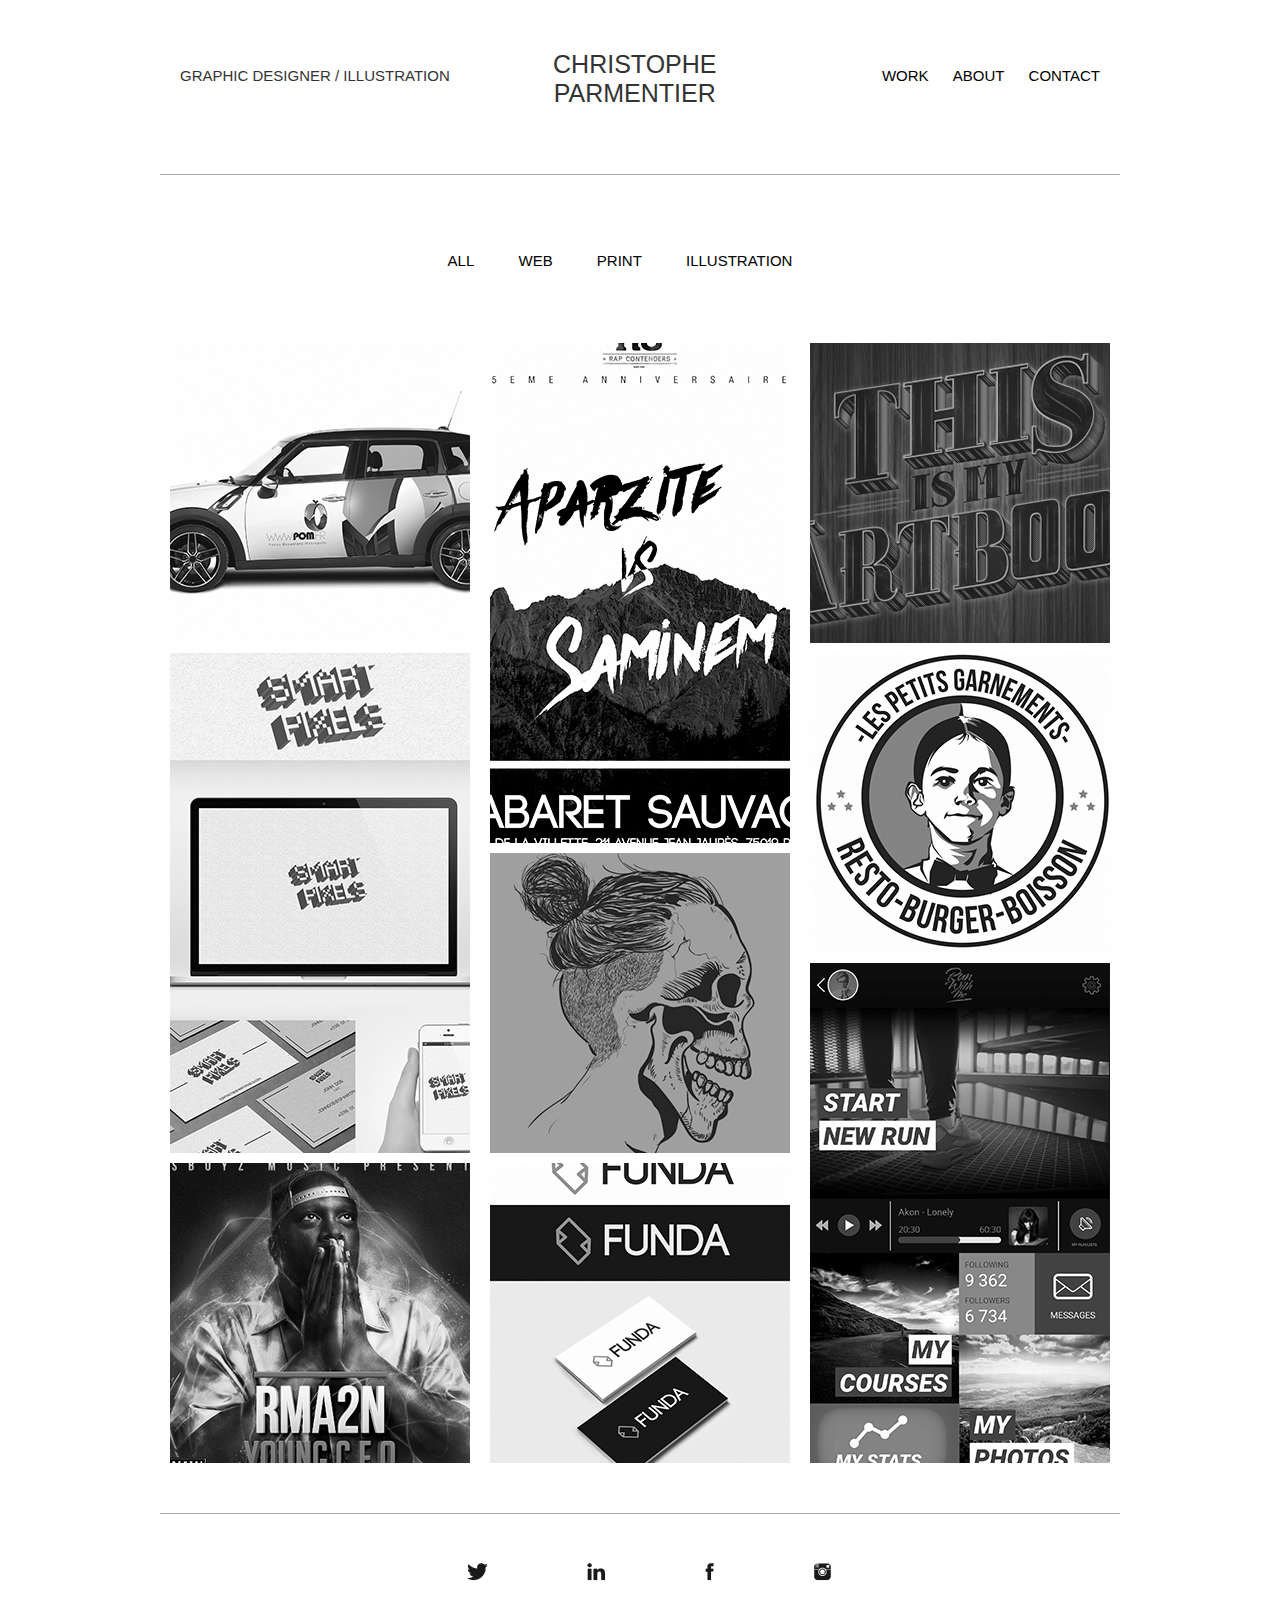
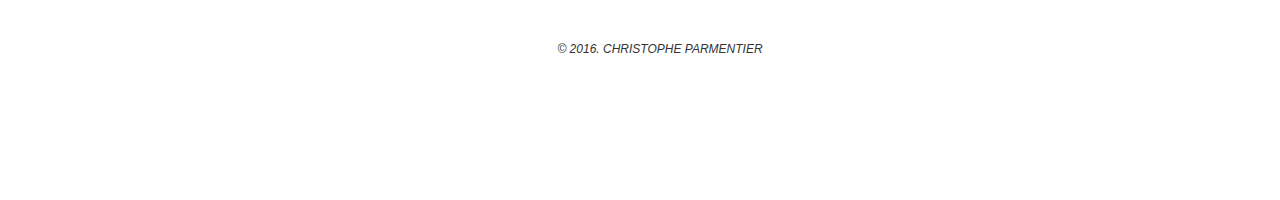
==== index.html @ 0791c3ae "mon portfolio" ====
<!DOCTYPE html>
<html lang="fr">
	<head>
		<meta charset="utf-8">
		<title>Chrsitophe Parmentier / Freelance, Graphic Designer / Illustration</title>
		<meta http-equiv="X-UA-Compatible" content="IE=edge">
		<meta name="description" content="" />
		<meta name="viewport" content="width=device-width, maximum-scale=1.0, minimum-scale=1.0, initial-scale=1.0, user-scalable=0" />

		<link rel="stylesheet" href="style.css">
	</head>
	<body>
		<header>
			<div class="global">
				<p>Graphic Designer / Illustration</p>
				<h1>Christophe<br>Parmentier</h1> 
					<nav>
						<ul>
							<li><a href="#">Work</a></li>
							<li><a href="#">About</a></li>
							<li><a href="#">Contact</a></li>
						</ul>
					</nav>
				</div>
		</header>
			<section>
					<div class="contenu">
					<nav>
						<ul>
							<li><a href="#">ALL</a></li>
							<li><a href="#">WEB</a></li>
							<li><a href="#">PRINT</a></li>
							<li><a href="#">ILLUSTRATION</a></li>
						</ul>
					</nav>

					<div class="grid" data-masonry='{ "itemSelector": ".grid-item", "columnWidth": 160 }'>

				  		<a href="#"><div class="grid-item bloc1"></div></a>
				  		<a href="#"><div class="grid-item grid-item--height2 bloc2"></div></a>
						<a href="#"><div class="grid-item bloc3"></div></a>
						<a href="#"><div class="grid-item grid-item--height2 bloc4"></div></a>
						<a href="#"><div class="grid-item bloc6"></div></a>
						<a href="#"><div class="grid-item bloc5"></div></a>
						<a href="#"><div class="grid-item grid-item--height2 bloc9"></div></a>
						<a href="#"><div class="grid-item bloc7"></div></a>
						<a href="#"><div class="grid-item bloc8"></div></a>

					</div>
				</div>
			</section>

		<footer id="footer_site">
			<aside>
			
				<a href="http://www.twitter.com" class="first" target="blank"><img alt="rejoins moi sur Twitter" src="img/twitter.png"></a>
				<a href="http://www.linkedin.com" target="blank"><img alt="rejoins moi sur Linkedin" src="img/inkedin.png"></a>
				<a href="http://www.facebook.com" target="blank"><img alt="rejoins moi sur Facebook" src="img/facebook.png"></a>
				<a href="http://www.instagram.com" target="blank"><img alt="rejoins moi sur Instagram" src="img/insta.png"></a>
				<p>© 2016. Christophe Parmentier</p>


			</aside>
			
		</footer>
		
		<script src="masonry.pkgd.min.js" type="text/javascript"></script>
		<script src="https://npmcdn.com/masonry-layout@4.0/dist/masonry.pkgd.min.js"></script>

	</body>
</html>
---- style.css ----
@font-face {
    font-family: 'din_lightregular';
    src: url('din_light_regular-webfont.eot');
    src: url('din_light_regular-webfont.eot?#iefix') format('embedded-opentype'),
         url('din_light_regular-webfont.woff2') format('woff2'),
         url('din_light_regular-webfont.woff') format('woff'),
         url('din_light_regular-webfont.ttf') format('truetype'),
         url('din_light_regular-webfont.svg#din_lightregular') format('svg');
    font-weight: normal;
    font-style: normal;
} 

* 
{
	margin : 0; padding : 0; position: relative; -webkit-box-sizing: border-box; -moz-box-sizing: border-box; box-sizing: border-box; }
img { border : none; vertical-align: middle; }
ul { list-style: none; }
.clear { clear: both; }
a { text-decoration: none; color : inherit; }
a:hover { text-decoration: underline; }
body {
	font-size : 14px;
	font-family: arial, sans-serif;
	color : #333;
	background : #fff;
}

body
{
	height: 1800px;
	margin: 0 auto;
	max-width: 960px;
	font-family: 'din_lightregular';
	font-size: 15px;

}
ul
{
	list-style: none;
}
a
{
	text-decoration: none;
	color: #000
;
}


/* Header */
header
{
	height: 175px;
	border-bottom: solid 1px #ababab;
}
h1
{
	text-align: center;
	display: inline-block;
	width: 370px;
	font-weight: normal;
	margin-top: 50px;
	font-size: 25px;
	text-transform: uppercase;
}
p 
{
	float: left;
	display: inline-block;
	margin-left: 20px;
	text-transform: uppercase;
	margin-top: 67px;
}
header nav
{
	float: right;
	display: inline-block;
	text-align: right;
}

header nav ul li
{
	margin-top: 67px;
	display: inline-block;
}
header nav ul li a
{
	display: inline;
	text-transform: uppercase;
	margin-right: 20px;
	clear: both;
}

/*test bloc mansonry*/

* { box-sizing: border-box; }

body { font-family: sans-serif;
}

/* ---- grid ---- */

.grid {
	margin: 0 auto;
  max-width: 960px;
}

/* clearfix */
.grid:after {
  content: '';
  display: block;
  clear: both;
}

/* ---- grid-item ---- */

.grid-item {
margin-left: 10px;
  margin-top: 10px;
  width: 300px;
  height: 300px;
  float: left;
  border-color: hsla(0, 0%, 0%, 0.5);
}


.grid-item--height2 { height: 500px; }


/*bloc et menu*/

.contenu
{
}
section nav
{
	text-align: center;
	padding-top: 77px;
	padding-bottom: 64px;
}
section nav ul
{

}
section nav ul li
{
	padding-right: 40px;
	display: inline-block;
}


.bloc1
{
	transition-property: background;
  	transition-duration: 0.3s;
  	transition-timing-function: linear;
	background: url(img/pom.jpg);
}
.bloc1:hover 
{
	background: url(img/pomover.jpg);

}

.bloc2
{
	transition-property: background;
  	transition-duration: 0.3s;
  	transition-timing-function: linear;
	background: url(img/rc.jpg);	
}

.bloc2:hover 
{
	background: url(img/rcover.jpg);
}
.bloc3
{ 
	transition-property: background;
  	transition-duration: 0.3s;
  	transition-timing-function: linear;
	background: url(img/artbook.jpg);	
}
.bloc3:hover 
{
	background: url(img/artbookover.jpg);
}
.bloc4
{
	transition-property: background;
  	transition-duration: 0.3s;
  	transition-timing-function: linear;
	background: url(img/smart.jpg);	
}
.bloc4:hover 
{
	background: url(img/smartover.jpg);
}
.bloc5
{
	transition-property: background;
  	transition-duration: 0.3s;
  	transition-timing-function: linear;
	background: url(img/skull.jpg);	
}
.bloc5:hover 
{
	background: url(img/skullover.jpg);
}
.bloc6
{
	transition-property: background;
  	transition-duration: 0.3s;
  	transition-timing-function: linear;
	background: url(img/petits.jpg);	
}
.bloc6:hover 
{
	background: url(img/petitsover.jpg);
}
.bloc7
{
	transition-property: background;
  	transition-duration: 0.3s;
  	transition-timing-function: linear;
	background: url(img/rma.jpg);	
}
.bloc7:hover 
{
	background: url(img/rmaover.jpg);
}
.bloc8
{
	transition-property: background;
  	transition-duration: 0.3s;
  	transition-timing-function: linear;
	background: url(img/funda.jpg);	

}
.bloc8:hover 
{
	background: url(img/fundaover.jpg);
}
.bloc9
{
	transition-property: background;
  	transition-duration: 0.3s;
  	transition-timing-function: linear;
	background: url(img/applirun.jpg);	
}
.bloc9:hover 
{
	background: url(img/applirunover.jpg);
}


/* Footer */

footer 
{
	margin-top: 50px;
	clear: both;
	border-top: solid 1px #ababab;

}
.first
{

	margin-left: 307px;
}
footer a
{
	margin-right: 95px;
	margin-top: 48px;
	display: inline-block;
}


footer p
{
	width: 100%;
	font-size: 12px;
	text-align: center;
	font-style: italic;
	margin-top: 61px;
	margin-bottom: 50px;
}



/* ------------------------------------------------------------------ RESPONSIVE DESIGN ------------------------------------------------------------------ */

/*  ------------------------------------------ Mobile device ------------------------------------------ */

@media screen and (max-width: 479px) {

body {
	max-width: 100%;
}
header {
	width:100%;	
	border-bottom:0;
	margin:0px auto 25px auto;
	height:240px;
	}
header p {
	display: none;
}
header nav   {
	width:100%;
    text-align: center;
}
h1 {
	text-align: center;
	width: 100%;
}

section nav {
	display: none;

}

.grid {
	margin-left: 5%;
}



footer {
	width:100%;	
	border-top:0;
	margin:10px auto 25px auto;

	}


.first {
	 margin-left: 30%;
}

footer a
{
	margin-right: 25px;

}
footer p
{
display: none;}

}


/*  ------------------------------------------ Tablette device ------------------------------------------ */

@media screen and (min-width: 480px) and (max-width: 767px) {


body {
	max-width: 100%;
}
header {
	width:100%;	
	border-bottom:0;
	margin:0px auto 25px auto;
	height:240px;
	}
header p {
	display: none;
}
header nav   {
	width:100%;
    text-align: center;
}
h1 {
	text-align: center;
	width: 100%;
}

section nav {
	display: none;

}

.grid {
	margin-left: 5%;
}



footer {
	width:100%;	
	border-top:0;
	margin:10px auto 25px auto;

	}


.first {
	 margin-left: 37%;
}

footer a
{
	margin-right: 25px;

}
footer p
{
display: none;}


}



/*  ------------------------------------------ Laptop device ------------------------------------------ */

@media screen and (min-width: 768px) and (max-width: 1023px){

body {
	max-width: 100%;
}
header {
	width:100%;	
	border-bottom:0;
	margin:0px auto 25px auto;
	height:240px;
	}
header p {
	display: none;
}
header nav   {
	width:100%;
    text-align: center;
}
h1 {
	text-align: center;
	width: 100%;
}

section nav {
	display: none;

}

.grid {
	margin-left: 5%;
}



footer {
	width:100%;	
	border-top:0;
	margin:10px auto 25px auto;

	}


.first {
	 margin-left: 37%;
}

footer a
{
	margin-right: 25px;

}
footer p
{
display: none;}

	
}
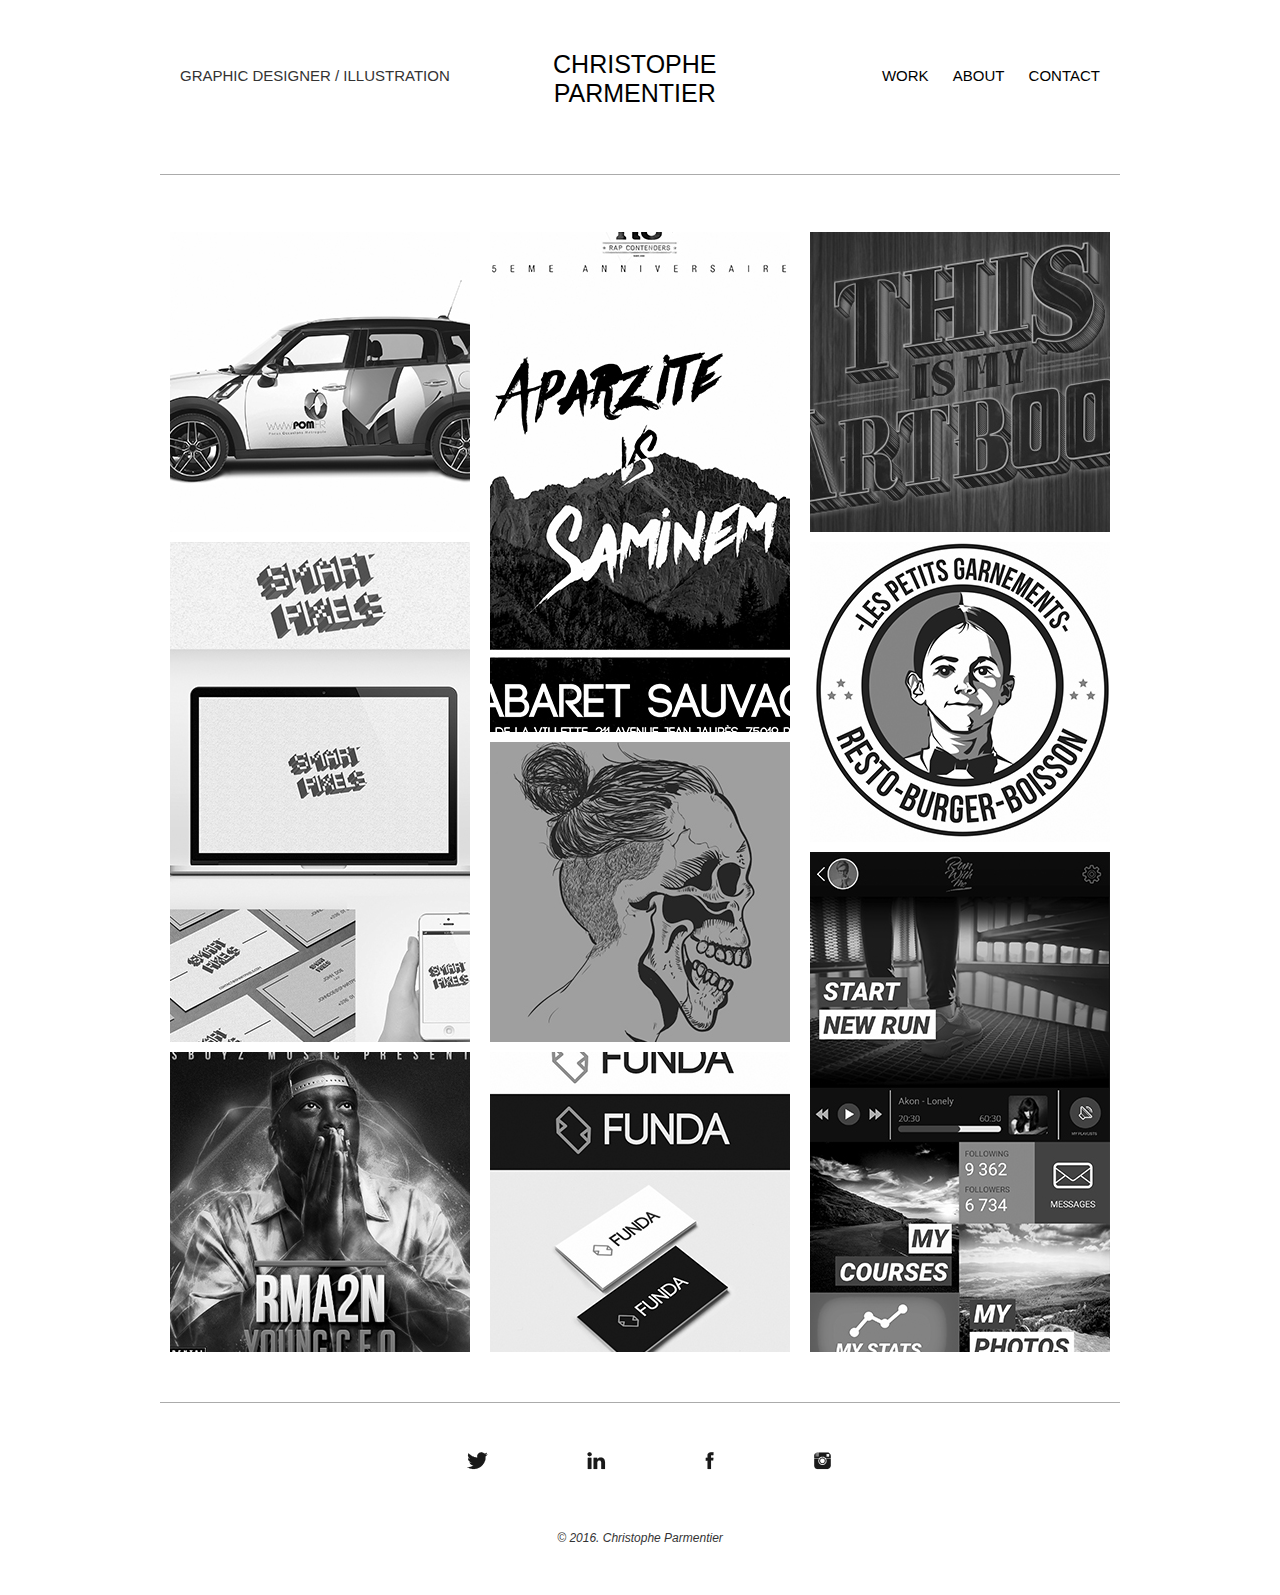
==== commit 5ab7549c: "add page about and contact" ====
--- a/index.html
+++ b/index.html
@@ -13,12 +13,12 @@
 		<header>
 			<div class="global">
 				<p>Graphic Designer / Illustration</p>
-				<h1>Christophe<br>Parmentier</h1> 
+				<a href="index.html"><h1>Christophe<br>Parmentier</h1></a>
 					<nav>
 						<ul>
-							<li><a href="#">Work</a></li>
-							<li><a href="#">About</a></li>
-							<li><a href="#">Contact</a></li>
+							<li><a href="index.html">Work</a></li>
+							<li><a href="about.html">About</a></li>
+							<li><a href="contact.html">Contact</a></li>
 						</ul>
 					</nav>
 				</div>
@@ -36,15 +36,15 @@
 
 					<div class="grid" data-masonry='{ "itemSelector": ".grid-item", "columnWidth": 160 }'>
 
-				  		<a href="#"><div class="grid-item bloc1"></div></a>
-				  		<a href="#"><div class="grid-item grid-item--height2 bloc2"></div></a>
-						<a href="#"><div class="grid-item bloc3"></div></a>
-						<a href="#"><div class="grid-item grid-item--height2 bloc4"></div></a>
-						<a href="#"><div class="grid-item bloc6"></div></a>
-						<a href="#"><div class="grid-item bloc5"></div></a>
-						<a href="#"><div class="grid-item grid-item--height2 bloc9"></div></a>
-						<a href="#"><div class="grid-item bloc7"></div></a>
-						<a href="#"><div class="grid-item bloc8"></div></a>
+				  		<a href="pom.html"><div class="grid-item bloc1"></div></a>
+				  		<a href="rc.html"><div class="grid-item grid-item--height2 bloc2"></div></a>
+						<a href="artbook.html"><div class="grid-item bloc3"></div></a>
+						<a href="smartpixels.html"><div class="grid-item grid-item--height2 bloc4"></div></a>
+						<a href="lespetitsgarnements.html"><div class="grid-item bloc6"></div></a>
+						<a href="skull.html"><div class="grid-item bloc5"></div></a>
+						<a href="applirun.html"><div class="grid-item grid-item--height2 bloc9"></div></a>
+						<a href="rma2n.html"><div class="grid-item bloc7"></div></a>
+						<a href="funda.html"><div class="grid-item bloc8"></div></a>
 
 					</div>
 				</div>
@@ -52,20 +52,20 @@
 
 		<footer id="footer_site">
 			<aside>
-			
-				<a href="http://www.twitter.com" class="first" target="blank"><img alt="rejoins moi sur Twitter" src="img/twitter.png"></a>
-				<a href="http://www.linkedin.com" target="blank"><img alt="rejoins moi sur Linkedin" src="img/inkedin.png"></a>
-				<a href="http://www.facebook.com" target="blank"><img alt="rejoins moi sur Facebook" src="img/facebook.png"></a>
-				<a href="http://www.instagram.com" target="blank"><img alt="rejoins moi sur Instagram" src="img/insta.png"></a>
+
+				<a href="https://twitter.com/theCrispydesign" class="first" target="blank"><img alt="rejoins moi sur Twitter" src="img/twitter.png"></a>
+				<a href="https://fr.linkedin.com/in/christophe-parmentier-050669b5" target="blank"><img alt="rejoins moi sur Linkedin" src="img/inkedin.png"></a>
+				<a href="https://www.facebook.com/itoof" target="blank"><img alt="rejoins moi sur Facebook" src="img/facebook.png"></a>
+				<a href="https://www.instagram.com/thecrispydesign/" target="blank"><img alt="rejoins moi sur Instagram" src="img/insta.png"></a>
 				<p>© 2016. Christophe Parmentier</p>
 
 
 			</aside>
-			
+
 		</footer>
-		
+
 		<script src="masonry.pkgd.min.js" type="text/javascript"></script>
 		<script src="https://npmcdn.com/masonry-layout@4.0/dist/masonry.pkgd.min.js"></script>
 
 	</body>
-</html>+</html>
--- a/style.css
+++ b/style.css
@@ -8,9 +8,9 @@
          url('din_light_regular-webfont.svg#din_lightregular') format('svg');
     font-weight: normal;
     font-style: normal;
-} 
-
-* 
+}
+
+*
 {
 	margin : 0; padding : 0; position: relative; -webkit-box-sizing: border-box; -moz-box-sizing: border-box; box-sizing: border-box; }
 img { border : none; vertical-align: middle; }
@@ -27,7 +27,6 @@
 
 body
 {
-	height: 1800px;
 	margin: 0 auto;
 	max-width: 960px;
 	font-family: 'din_lightregular';
@@ -62,7 +61,7 @@
 	font-size: 25px;
 	text-transform: uppercase;
 }
-p 
+header p
 {
 	float: left;
 	display: inline-block;
@@ -100,7 +99,7 @@
 /* ---- grid ---- */
 
 .grid {
-	margin: 0 auto;
+	margin: 47px auto;
   max-width: 960px;
 }
 
@@ -133,6 +132,7 @@
 }
 section nav
 {
+	display: none;
 	text-align: center;
 	padding-top: 77px;
 	padding-bottom: 64px;
@@ -155,7 +155,7 @@
   	transition-timing-function: linear;
 	background: url(img/pom.jpg);
 }
-.bloc1:hover 
+.bloc1:hover
 {
 	background: url(img/pomover.jpg);
 
@@ -166,21 +166,21 @@
 	transition-property: background;
   	transition-duration: 0.3s;
   	transition-timing-function: linear;
-	background: url(img/rc.jpg);	
-}
-
-.bloc2:hover 
+	background: url(img/rc.jpg);
+}
+
+.bloc2:hover
 {
 	background: url(img/rcover.jpg);
 }
 .bloc3
-{ 
-	transition-property: background;
-  	transition-duration: 0.3s;
-  	transition-timing-function: linear;
-	background: url(img/artbook.jpg);	
-}
-.bloc3:hover 
+{
+	transition-property: background;
+  	transition-duration: 0.3s;
+  	transition-timing-function: linear;
+	background: url(img/artbook.jpg);
+}
+.bloc3:hover
 {
 	background: url(img/artbookover.jpg);
 }
@@ -189,9 +189,9 @@
 	transition-property: background;
   	transition-duration: 0.3s;
   	transition-timing-function: linear;
-	background: url(img/smart.jpg);	
-}
-.bloc4:hover 
+	background: url(img/smart.jpg);
+}
+.bloc4:hover
 {
 	background: url(img/smartover.jpg);
 }
@@ -200,9 +200,9 @@
 	transition-property: background;
   	transition-duration: 0.3s;
   	transition-timing-function: linear;
-	background: url(img/skull.jpg);	
-}
-.bloc5:hover 
+	background: url(img/skull.jpg);
+}
+.bloc5:hover
 {
 	background: url(img/skullover.jpg);
 }
@@ -211,9 +211,9 @@
 	transition-property: background;
   	transition-duration: 0.3s;
   	transition-timing-function: linear;
-	background: url(img/petits.jpg);	
-}
-.bloc6:hover 
+	background: url(img/petits.jpg);
+}
+.bloc6:hover
 {
 	background: url(img/petitsover.jpg);
 }
@@ -222,9 +222,9 @@
 	transition-property: background;
   	transition-duration: 0.3s;
   	transition-timing-function: linear;
-	background: url(img/rma.jpg);	
-}
-.bloc7:hover 
+	background: url(img/rma.jpg);
+}
+.bloc7:hover
 {
 	background: url(img/rmaover.jpg);
 }
@@ -233,10 +233,10 @@
 	transition-property: background;
   	transition-duration: 0.3s;
   	transition-timing-function: linear;
-	background: url(img/funda.jpg);	
-
-}
-.bloc8:hover 
+	background: url(img/funda.jpg);
+
+}
+.bloc8:hover
 {
 	background: url(img/fundaover.jpg);
 }
@@ -245,9 +245,9 @@
 	transition-property: background;
   	transition-duration: 0.3s;
   	transition-timing-function: linear;
-	background: url(img/applirun.jpg);	
-}
-.bloc9:hover 
+	background: url(img/applirun.jpg);
+}
+.bloc9:hover
 {
 	background: url(img/applirunover.jpg);
 }
@@ -255,7 +255,7 @@
 
 /* Footer */
 
-footer 
+footer
 {
 	margin-top: 50px;
 	clear: both;
@@ -285,6 +285,58 @@
 	margin-bottom: 50px;
 }
 
+/* ------------------------------------------------------------------ work------------------------------------------------------------------ */
+
+section h2 {
+	text-align: center;
+	font-weight: normal;
+	font-size: 48px;
+	margin-top: 47px;
+	margin-bottom: 28px;
+}
+section p {
+	text-align: center;
+	font-style: italic;
+	font-size: 18px;
+	font-weight: normal;
+	margin-bottom: 47px;
+}
+
+section img {
+	width: 70%;
+	margin: 47px auto;
+	display: block;
+}
+
+.step1 {
+	width: 50%;
+}
+
+.step2 {
+	width: 35%;
+}
+
+
+
+.contact {
+  width: 100px;
+  margin: 0 auto;
+  padding-bottom: 20px;
+}
+
+
+
+
+
+
+
+
+
+
+
+
+
+
 
 
 /* ------------------------------------------------------------------ RESPONSIVE DESIGN ------------------------------------------------------------------ */
@@ -297,7 +349,7 @@
 	max-width: 100%;
 }
 header {
-	width:100%;	
+	width:100%;
 	border-bottom:0;
 	margin:0px auto 25px auto;
 	height:240px;
@@ -326,7 +378,7 @@
 
 
 footer {
-	width:100%;	
+	width:100%;
 	border-top:0;
 	margin:10px auto 25px auto;
 
@@ -358,7 +410,7 @@
 	max-width: 100%;
 }
 header {
-	width:100%;	
+	width:100%;
 	border-bottom:0;
 	margin:0px auto 25px auto;
 	height:240px;
@@ -387,7 +439,7 @@
 
 
 footer {
-	width:100%;	
+	width:100%;
 	border-top:0;
 	margin:10px auto 25px auto;
 
@@ -420,7 +472,7 @@
 	max-width: 100%;
 }
 header {
-	width:100%;	
+	width:100%;
 	border-bottom:0;
 	margin:0px auto 25px auto;
 	height:240px;
@@ -449,7 +501,7 @@
 
 
 footer {
-	width:100%;	
+	width:100%;
 	border-top:0;
 	margin:10px auto 25px auto;
 
@@ -469,5 +521,5 @@
 {
 display: none;}
 
-	
-}+
+}
